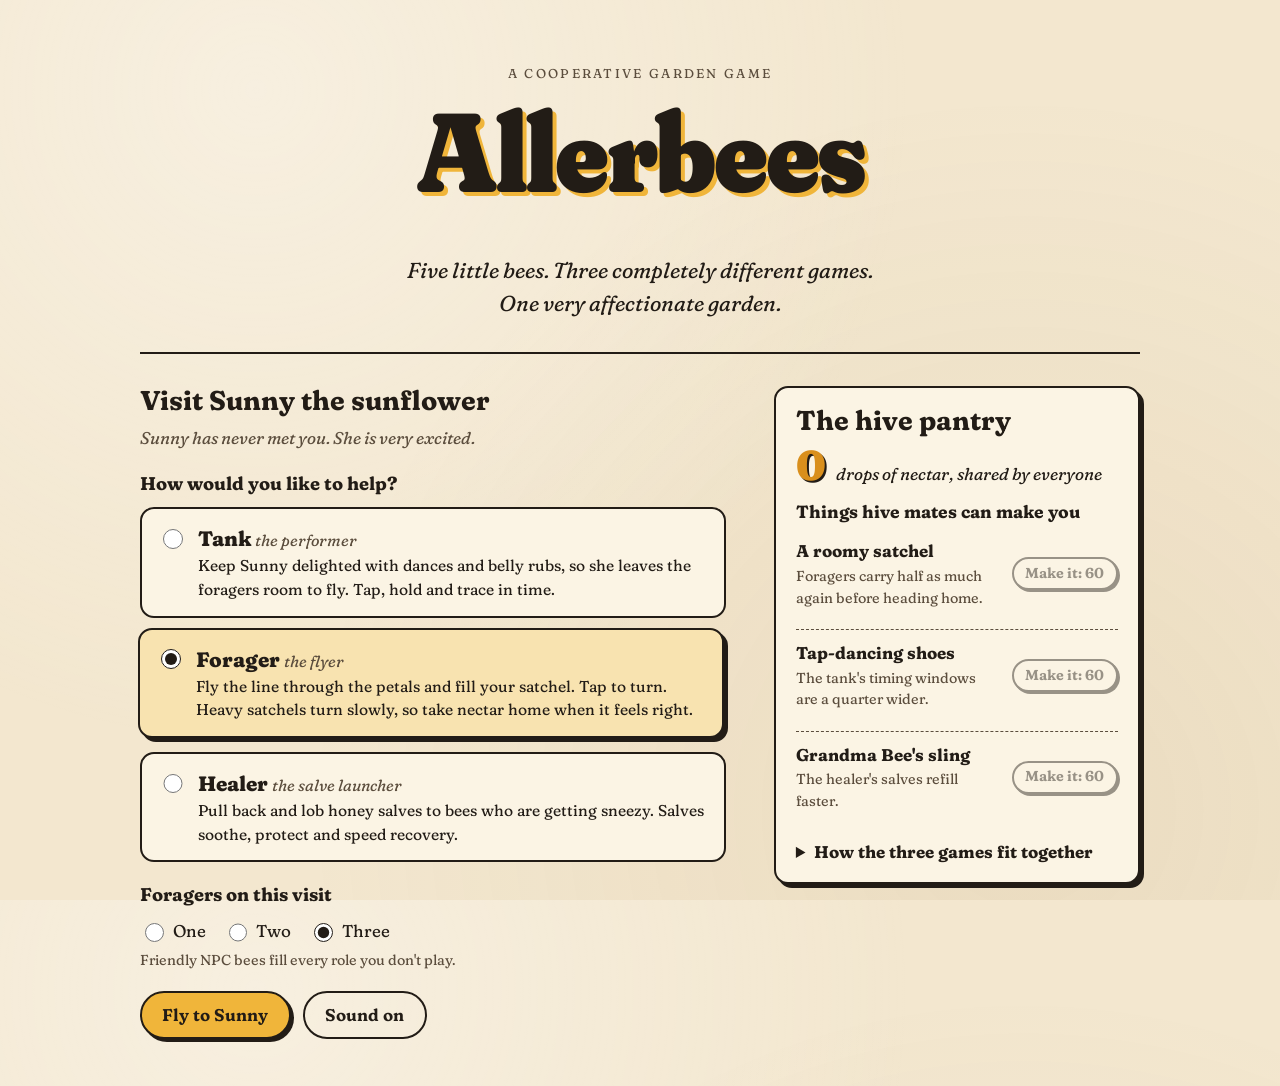
==== web/index.html @ 68e6c820 "[v2m2s] Add the web client: three role games over one shared encounter Vanilla ES modules and canvas" ====
<!doctype html>
<html lang="en">
<head>
  <meta charset="utf-8">
  <meta name="viewport" content="width=device-width, initial-scale=1, viewport-fit=cover">
  <meta name="theme-color" content="#f3e7cf">
  <meta name="description" content="Five little bees. Three completely different games. One very affectionate garden.">
  <title>Allerbees</title>
  <link rel="preconnect" href="https://fonts.googleapis.com">
  <link rel="preconnect" href="https://fonts.gstatic.com" crossorigin>
  <link rel="stylesheet" href="https://fonts.googleapis.com/css2?family=Fraunces:opsz,wght,SOFT,WONK@9..144,400..900,100,1&display=swap">
  <link rel="stylesheet" href="css/style.css">
  <link rel="icon" href="data:image/svg+xml,%3Csvg xmlns='http://www.w3.org/2000/svg' viewBox='0 0 64 64'%3E%3Cellipse cx='32' cy='34' rx='22' ry='18' fill='%23f2b62c' stroke='%23221c16' stroke-width='4'/%3E%3Cpath d='M24 18v32M38 17v34' stroke='%23221c16' stroke-width='6'/%3E%3C/svg%3E">
  <script type="module" src="js/main.js"></script>
</head>
<body>
  <a class="skip-link" href="#main">Skip to the game</a>

  <main id="main">
    <!-- The hive: choose a role, spend the communal pot, start a visit -->
    <section id="screen-hive" class="screen hive" aria-labelledby="hive-title" hidden>
      <header class="hive-masthead">
        <p class="kicker">A cooperative garden game</p>
        <h1 id="hive-title" tabindex="-1">Allerbees</h1>
        <p class="tagline">Five little bees. Three completely different games. One very affectionate garden.</p>
      </header>

      <div class="hive-columns">
        <form id="visit-form" class="visit-form" aria-labelledby="visit-heading">
          <h2 id="visit-heading">Visit Sunny the sunflower</h2>
          <p class="flower-note" id="flower-note">Sunny has never met you. She is very excited.</p>

          <fieldset class="roles">
            <legend>How would you like to help?</legend>
            <label class="role-card role-tank">
              <input type="radio" name="role" value="0">
              <span class="role-name">Tank <span class="role-sub">the performer</span></span>
              <span class="role-blurb">Keep Sunny delighted with dances and belly rubs, so she leaves the foragers room to fly. Tap, hold and trace in time.</span>
            </label>
            <label class="role-card role-forager">
              <input type="radio" name="role" value="2" checked>
              <span class="role-name">Forager <span class="role-sub">the flyer</span></span>
              <span class="role-blurb">Fly the line through the petals and fill your satchel. Tap to turn. Heavy satchels turn slowly, so take nectar home when it feels right.</span>
            </label>
            <label class="role-card role-healer">
              <input type="radio" name="role" value="1">
              <span class="role-name">Healer <span class="role-sub">the salve launcher</span></span>
              <span class="role-blurb">Pull back and lob honey salves to bees who are getting sneezy. Salves soothe, protect and speed recovery.</span>
            </label>
          </fieldset>

          <fieldset class="party">
            <legend>Foragers on this visit</legend>
            <label><input type="radio" name="foragers" value="1"> One</label>
            <label><input type="radio" name="foragers" value="2"> Two</label>
            <label><input type="radio" name="foragers" value="3" checked> Three</label>
          </fieldset>
          <p class="fine">Friendly NPC bees fill every role you don't play.</p>

          <div class="actions">
            <button type="submit" class="button primary" id="start-visit">Fly to Sunny</button>
            <button type="button" class="button quiet" id="sound-toggle" aria-pressed="true">Sound on</button>
          </div>
          <p class="fine" id="loading-note" role="status"></p>
        </form>

        <aside class="pantry" aria-labelledby="pantry-heading">
          <h2 id="pantry-heading">The hive pantry</h2>
          <p class="pot"><span class="pot-number" id="pantry-total">0</span> <span class="pot-unit">drops of nectar, shared by everyone</span></p>
          <h3>Things hive mates can make you</h3>
          <ul class="gear-list" id="gear-list"></ul>
          <details class="how">
            <summary>How the three games fit together</summary>
            <p>Everyone plays the same visit, but in a different game. When the tank keeps Sunny delighted, the foragers' paths grow wide. When foragers bring nectar home, the healer gets honey for more salves. When the healer's salves land, the tank's timing gets easier and the foragers can keep flying.</p>
            <p>Nobody gets hurt, ever. A bee who gets too sneezy rests on a leaf for a moment, and the nectar you carry home always counts.</p>
          </details>
        </aside>
      </div>
    </section>

    <!-- A visit: one role's game in the canvas, the shared team state around it -->
    <section id="screen-visit" class="screen visit" aria-labelledby="visit-title" hidden>
      <h1 id="visit-title" class="visually-hidden" tabindex="-1">Visiting Sunny</h1>
      <div class="hud-top">
        <div class="sun" aria-hidden="true"><span class="sun-dot" id="sun-dot"></span></div>
        <p class="time-left" id="time-left">2:30 left</p>
        <p class="phase-chip" id="phase-chip">Sunny is calm</p>
        <p class="hud-pot"><span class="visually-hidden">Nectar home:</span><span id="hud-bank">0</span></p>
        <button type="button" class="button tiny" id="pause-button" aria-haspopup="dialog">Pause</button>
      </div>
      <ol class="team" id="team" aria-label="Your team"></ol>
      <div class="stage" id="stage">
        <canvas id="canvas" aria-describedby="role-help"></canvas>
        <p class="role-help visually-hidden" id="role-help"></p>
      </div>
      <div class="hud-role" id="hud-role"></div>
      <div class="toasts" id="toasts" role="status" aria-live="polite"></div>
    </section>

    <!-- After the visit -->
    <section id="screen-celebrate" class="screen celebrate" aria-labelledby="celebrate-title" hidden>
      <h1 id="celebrate-title" tabindex="-1">Look what we did together!</h1>
      <canvas id="celebrate-canvas" class="celebrate-canvas" aria-hidden="true"></canvas>
      <p class="pot big"><span class="pot-number" id="celebrate-bank">0</span> <span class="pot-unit">drops of nectar carried home</span></p>
      <p class="flower-says" id="flower-says"></p>
      <ul class="thanks" id="thanks"></ul>
      <p class="private-note" id="private-note"></p>
      <div class="actions">
        <button type="button" class="button primary" id="high-five">High five!</button>
        <button type="button" class="button" id="visit-again">Visit Sunny again</button>
        <button type="button" class="button quiet" id="back-to-hive">Back to the hive</button>
      </div>
      <p class="visually-hidden" role="status" id="celebrate-status"></p>
    </section>
  </main>

  <dialog id="pause-dialog" aria-labelledby="pause-title">
    <h2 id="pause-title">Taking a breather</h2>
    <p>The garden waits for you. Everyone's nectar is safe.</p>
    <div class="actions">
      <button type="button" class="button primary" id="resume" autofocus>Keep playing</button>
      <button type="button" class="button" id="head-home">Head home together</button>
    </div>
  </dialog>

  <noscript><p class="noscript">Allerbees needs JavaScript and WebAssembly to run.</p></noscript>
</body>
</html>
---- web/css/style.css ----
/* Allerbees: mid-century cartoon on paper. Ink, cream stock, a few warm inks, generous whitespace. */
:root {
  --paper: #f3e7cf;
  --paper-deep: #e9d8b6;
  --card: #fbf4e4;
  --ink: #221c16;
  --ink-soft: #5b4d3d;
  --honey: #f0b53a;
  --honey-deep: #d98f1c;
  --tomato: #d9573b;
  --teal: #3f8f8a;
  --leaf: #6c9a3d;
  --plum: #8a4f7d;
  --focus: #2d6fd1;
  --rule: 2px solid var(--ink);
  --radius: 14px;
  --shadow: 4px 4px 0 var(--ink);
  --font-display: "Fraunces", "Cooper Black", "Georgia", serif;
  --font-body: "Fraunces", "Iowan Old Style", "Georgia", serif;
  --gutter: clamp(16px, 4vw, 40px);
  color-scheme: light;
}

*, *::before, *::after { box-sizing: border-box; }

html, body { height: 100%; }

body {
  margin: 0;
  background-color: var(--paper);
  background-image:
    radial-gradient(circle at 20% 10%, rgb(255 255 255 / 0.35), transparent 50%),
    radial-gradient(circle at 80% 90%, rgb(160 120 60 / 0.10), transparent 55%);
  color: var(--ink);
  font-family: var(--font-body);
  font-variation-settings: "SOFT" 100, "WONK" 0;
  font-size: 1.0625rem;
  line-height: 1.5;
  -webkit-text-size-adjust: 100%;
  overflow-x: hidden;
}

h1, h2, h3 {
  font-family: var(--font-display);
  font-variation-settings: "SOFT" 100, "WONK" 1;
  line-height: 1.05;
  margin: 0 0 0.4em;
}

button, input { font: inherit; color: inherit; }

:focus-visible { outline: 3px solid var(--focus); outline-offset: 3px; border-radius: 6px; }
/* headings and the canvas take focus on a view change so screen readers land in the right place; no ring for that */
[tabindex="-1"]:focus, canvas:focus { outline: none; }

.visually-hidden {
  position: absolute !important; width: 1px; height: 1px; padding: 0; margin: -1px;
  overflow: hidden; clip: rect(0 0 0 0); white-space: nowrap; border: 0;
}

.skip-link { position: absolute; left: 8px; top: -60px; background: var(--card); padding: 8px 12px; border: var(--rule); border-radius: 8px; z-index: 10; }
.skip-link:focus { top: 8px; }

.screen[hidden] { display: none !important; }

/* ---------- buttons ---------- */
.button {
  appearance: none;
  border: var(--rule);
  border-radius: 999px;
  background: var(--card);
  box-shadow: 3px 3px 0 var(--ink);
  padding: 0.55em 1.2em;
  font-weight: 650;
  cursor: pointer;
  transition: transform 80ms ease, box-shadow 80ms ease;
  touch-action: manipulation;
}
.button:hover { transform: translate(-1px, -1px); box-shadow: 4px 4px 0 var(--ink); }
.button:active { transform: translate(2px, 2px); box-shadow: 1px 1px 0 var(--ink); }
.button:disabled { opacity: 0.45; cursor: not-allowed; transform: none; box-shadow: 3px 3px 0 var(--ink); }
.button.primary { background: var(--honey); }
.button.quiet { background: transparent; box-shadow: none; }
.button.quiet:hover { box-shadow: none; text-decoration: underline; }
.button.tiny { padding: 0.25em 0.8em; font-size: 0.9rem; box-shadow: 2px 2px 0 var(--ink); }

.actions { display: flex; flex-wrap: wrap; gap: 12px; align-items: center; margin-top: 1.2rem; }
.fine { font-size: 0.9rem; color: var(--ink-soft); margin: 0.4rem 0 0; }

/* ---------- the hive ---------- */
.hive { max-width: 1080px; margin: 0 auto; padding: var(--gutter); padding-top: max(var(--gutter), env(safe-area-inset-top)); }

.hive-masthead { text-align: center; padding: 1.5rem 0 2rem; border-bottom: var(--rule); margin-bottom: 2rem; }
.kicker { text-transform: uppercase; letter-spacing: 0.18em; font-size: 0.8rem; margin: 0 0 0.6rem; color: var(--ink-soft); }
.hive-masthead h1 { font-size: clamp(3.2rem, 12vw, 7rem); font-weight: 900; letter-spacing: -0.02em; color: var(--ink); text-shadow: 4px 4px 0 var(--honey); }
.tagline { font-size: clamp(1.05rem, 2.6vw, 1.35rem); font-style: italic; max-width: 34ch; margin: 0.6rem auto 0; }

.hive-columns { display: grid; gap: clamp(24px, 4vw, 48px); grid-template-columns: minmax(0, 1.6fr) minmax(0, 1fr); align-items: start; }
@media (max-width: 760px) { .hive-columns { grid-template-columns: 1fr; } }

.visit-form h2, .pantry h2 { font-size: 1.7rem; }
.flower-note { margin-top: 0; font-style: italic; color: var(--ink-soft); }

fieldset { border: 0; padding: 0; margin: 1.2rem 0 0; min-width: 0; }
legend { font-family: var(--font-display); font-weight: 700; font-size: 1.15rem; margin-bottom: 0.6rem; padding: 0; }

.roles { display: grid; gap: 12px; }
.role-card {
  position: relative;
  display: grid;
  grid-template-columns: auto 1fr;
  column-gap: 12px;
  align-items: start;
  border: var(--rule);
  border-radius: var(--radius);
  padding: 14px 16px;
  background: var(--card);
  cursor: pointer;
  transition: transform 100ms ease, box-shadow 100ms ease;
}
.role-card input { grid-row: span 2; margin-top: 0.35em; width: 1.15em; height: 1.15em; accent-color: var(--ink); }
.role-card:has(input:checked) { box-shadow: var(--shadow); transform: translate(-2px, -2px); }
.role-card.role-tank:has(input:checked) { background: #f7dcd3; }
.role-card.role-forager:has(input:checked) { background: #f8e3b0; }
.role-card.role-healer:has(input:checked) { background: #d7ebe7; }
.role-card:has(input:focus-visible) { outline: 3px solid var(--focus); outline-offset: 3px; }
.role-name { font-family: var(--font-display); font-weight: 800; font-size: 1.3rem; }
.role-sub { font-weight: 400; font-style: italic; font-size: 1rem; color: var(--ink-soft); }
.role-blurb { grid-column: 2; font-size: 0.98rem; }

.party { display: flex; flex-wrap: wrap; gap: 8px 18px; align-items: center; }
.party legend { flex-basis: 100%; }
.party label { display: inline-flex; gap: 6px; align-items: center; cursor: pointer; }
.party input { accent-color: var(--ink); width: 1.1em; height: 1.1em; }

.pantry { border: var(--rule); border-radius: var(--radius); padding: 18px 20px; background: var(--card); box-shadow: var(--shadow); }
.pot { margin: 0 0 1rem; display: flex; align-items: baseline; gap: 10px; flex-wrap: wrap; }
.pot-number { font-family: var(--font-display); font-weight: 900; font-size: 2.6rem; line-height: 1; color: var(--honey-deep); text-shadow: 2px 2px 0 var(--ink); }
.pot.big .pot-number { font-size: clamp(3.5rem, 14vw, 6rem); }
.pot-unit { font-style: italic; }
.pantry h3 { font-size: 1.1rem; margin-top: 0.6rem; }
.gear-list { list-style: none; padding: 0; margin: 0 0 1rem; display: grid; gap: 10px; }
.gear { display: grid; grid-template-columns: 1fr auto; gap: 2px 12px; align-items: center; padding: 10px 0; border-top: 1px dashed var(--ink-soft); }
.gear:first-child { border-top: 0; }
.gear-name { font-weight: 700; }
.gear-what { grid-column: 1; font-size: 0.9rem; color: var(--ink-soft); }
.gear .button { grid-row: 1 / span 2; grid-column: 2; }
.how summary { cursor: pointer; font-weight: 700; }
.how p { font-size: 0.95rem; }

/* ---------- a visit ---------- */
.visit {
  position: fixed;
  inset: 0;
  display: grid;
  grid-template-rows: auto auto 1fr auto;
  padding: env(safe-area-inset-top) env(safe-area-inset-right) env(safe-area-inset-bottom) env(safe-area-inset-left);
  background: var(--paper);
  user-select: none;
  -webkit-user-select: none;
  -webkit-touch-callout: none;
}

.hud-top {
  display: flex;
  align-items: center;
  gap: 10px 14px;
  padding: 8px 16px;
  border-bottom: var(--rule);
  background: var(--card);
  flex-wrap: wrap;
}
.hud-top p { margin: 0; }
.sun { position: relative; width: 74px; height: 22px; border-bottom: 2px solid var(--ink); border-radius: 0 0 4px 4px; flex: none; }
.sun-dot { position: absolute; bottom: 0; left: 0; width: 16px; height: 16px; border-radius: 50%; background: var(--honey); border: 2px solid var(--ink); transform: translate(-50%, 50%); }
.time-left { font-variant-numeric: tabular-nums; font-weight: 700; min-width: 5.5em; }
.phase-chip { padding: 2px 10px; border: 2px solid var(--ink); border-radius: 999px; font-size: 0.9rem; background: var(--paper); }
.phase-chip.warn { background: #fbd38a; }
.phase-chip.bubbly { background: #f6b49f; }
.phase-chip.sleepy { background: #cfe0ef; }
.hud-pot { margin-left: auto !important; font-family: var(--font-display); font-weight: 900; font-size: 1.35rem; color: var(--honey-deep); text-shadow: 1px 1px 0 var(--ink); display: flex; gap: 6px; align-items: center; }
.hud-pot::before { content: ""; width: 18px; height: 20px; border: 2px solid var(--ink); border-radius: 5px 5px 8px 8px; background: var(--honey); }

.team { list-style: none; margin: 0; padding: 6px 8px; display: flex; gap: 4px; border-bottom: var(--rule); background: var(--paper-deep); scrollbar-width: none; }
.team::-webkit-scrollbar { display: none; }
.mate { flex: 1 1 0; min-width: 0; display: grid; grid-template-columns: auto minmax(0, 1fr); gap: 0 6px; align-items: center; padding: 4px 6px 5px; border-radius: 10px; border: 2px solid transparent; font-size: clamp(0.7rem, 2.6vw, 0.85rem); line-height: 1.2; }
.mate.you { border-color: var(--ink); background: var(--card); }
.mate-face { grid-row: span 2; width: clamp(14px, 4vw, 22px); height: clamp(14px, 4vw, 22px); border-radius: 50%; border: 2px solid var(--ink); background: var(--honey); position: relative; }
.mate-face.tank { background: var(--tomato); }
.mate-face.healer { background: var(--teal); }
.mate-name { font-weight: 700; white-space: nowrap; overflow: hidden; text-overflow: ellipsis; }
.mate-meter { height: 6px; border-radius: 3px; background: rgb(34 28 22 / 0.15); overflow: hidden; }
.mate-meter span { display: block; height: 100%; width: 0; background: var(--leaf); transition: width 200ms linear, background-color 300ms; }
.mate-meter span.mid { background: var(--honey-deep); }
.mate-meter span.high { background: var(--tomato); }
.mate.resting { opacity: 0.65; }
.mate.away { opacity: 0.55; }
.mate-state { grid-column: 1 / -1; font-size: 0.72rem; color: var(--ink-soft); white-space: nowrap; overflow: hidden; text-overflow: ellipsis; }
.mate-meter { grid-column: 2; }

.stage { position: relative; min-height: 0; overflow: hidden; touch-action: none; }
.stage canvas { position: absolute; inset: 0; width: 100%; height: 100%; display: block; cursor: pointer; }

.hud-role { display: flex; flex-wrap: wrap; align-items: center; gap: 10px 16px; padding: 10px 16px; border-top: var(--rule); background: var(--card); min-height: 58px; }
.hud-role:empty { display: none; }
.meter-label { font-size: 0.85rem; font-weight: 700; display: flex; align-items: center; gap: 8px; }
.meter { width: min(160px, 32vw); height: 12px; border: 2px solid var(--ink); border-radius: 8px; overflow: hidden; background: var(--paper); }
.meter span { display: block; height: 100%; width: 0; background: var(--honey); transition: width 120ms linear; }
.jars { display: flex; gap: 4px; }
.jar { width: 16px; height: 20px; border: 2px solid var(--ink); border-radius: 4px 4px 7px 7px; background: var(--paper); position: relative; overflow: hidden; }
.jar span { position: absolute; left: 0; right: 0; bottom: 0; height: 0; background: var(--honey); }
.hud-role .spacer { flex: 1; }
@media (max-width: 520px) { #tank-paths { display: none; } }

.toasts { position: fixed; left: 50%; top: 120px; transform: translateX(-50%); display: grid; gap: 6px; justify-items: center; pointer-events: none; width: min(92vw, 520px); z-index: 5; }
.toast { background: var(--card); border: 2px solid var(--ink); border-radius: 999px; padding: 4px 14px; box-shadow: 2px 2px 0 var(--ink); font-size: 0.95rem; animation: toast-in 240ms ease-out, toast-out 400ms ease-in forwards; animation-delay: 0s, 2.6s; text-align: center; }
.toast.care { background: #d7ebe7; }
.toast.joy { background: #f8e3b0; }
.toast.heads-up { background: #f7dcd3; }
@keyframes toast-in { from { opacity: 0; transform: translateY(-8px) scale(0.96); } }
@keyframes toast-out { to { opacity: 0; transform: translateY(-6px); } }

dialog { border: var(--rule); border-radius: var(--radius); background: var(--card); box-shadow: var(--shadow); padding: 24px; max-width: min(92vw, 420px); color: var(--ink); }
dialog::backdrop { background: rgb(34 28 22 / 0.35); }

/* ---------- celebration ---------- */
.celebrate { max-width: 760px; margin: 0 auto; padding: var(--gutter); text-align: center; }
.celebrate h1 { font-size: clamp(2.2rem, 8vw, 4rem); font-weight: 900; margin-top: 1rem; text-shadow: 3px 3px 0 var(--honey); }
.celebrate-canvas { width: 100%; height: clamp(200px, 38vh, 340px); display: block; }
.celebrate .pot { justify-content: center; }
.flower-says { font-size: 1.25rem; font-style: italic; }
.thanks { list-style: none; padding: 0; margin: 1.2rem auto; display: grid; gap: 8px; max-width: 520px; text-align: left; }
.thanks li { padding: 8px 14px; border: 2px solid var(--ink); border-radius: 12px; background: var(--card); }
.thanks strong { font-family: var(--font-display); }
.private-note { padding: 10px 16px; border: 2px dashed var(--ink-soft); border-radius: 12px; display: inline-block; }
.private-note:empty { display: none; }
.celebrate .actions { justify-content: center; }

.noscript { padding: 2rem; text-align: center; }

@media (prefers-reduced-motion: reduce) {
  *, *::before, *::after { animation-duration: 1ms !important; transition-duration: 1ms !important; }
}
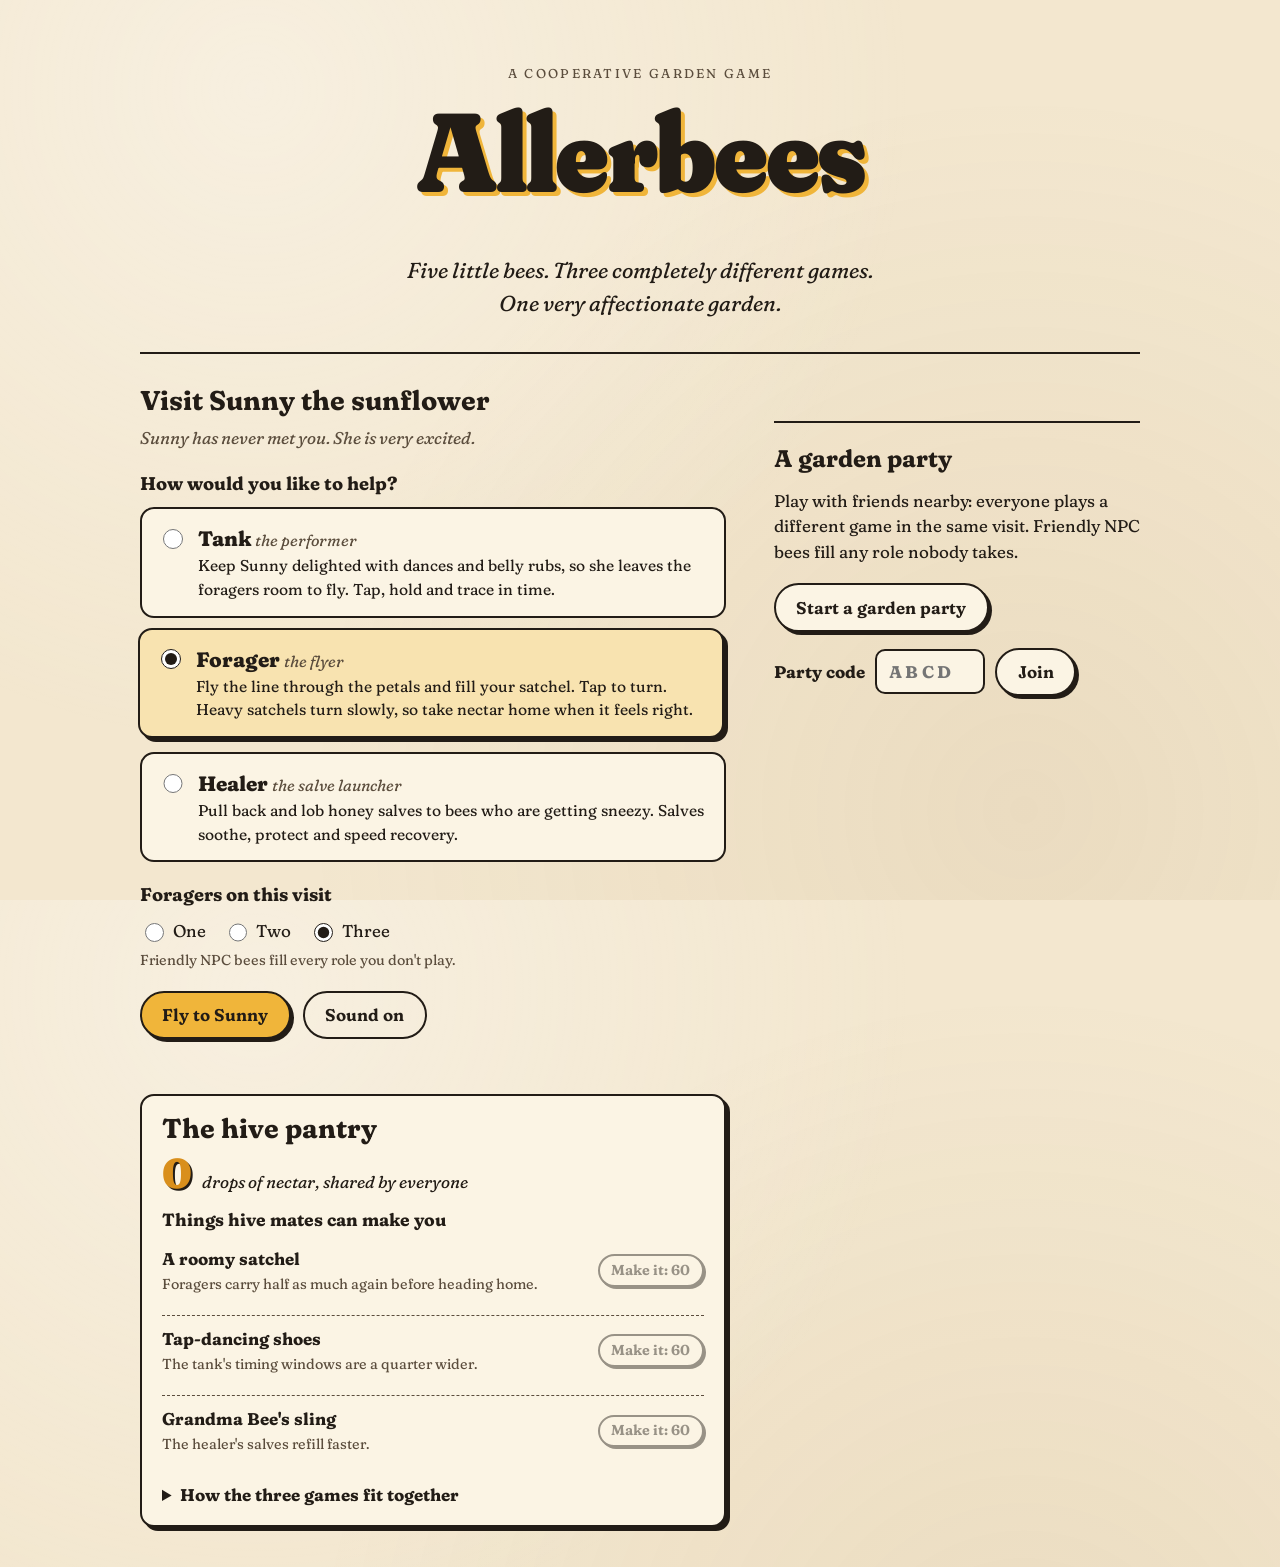
==== commit 06ac8d00: "[v2m2s] Add garden parties: friends share one authoritative visit The server runs the same fibber mo" ====
--- a/web/index.html
+++ b/web/index.html
@@ -64,6 +64,20 @@
           <p class="fine" id="loading-note" role="status"></p>
         </form>
 
+        <section class="party-panel" aria-labelledby="party-heading">
+          <h2 id="party-heading">A garden party</h2>
+          <p>Play with friends nearby: everyone plays a different game in the same visit. Friendly NPC bees fill any role nobody takes.</p>
+          <div class="actions">
+            <button type="button" class="button" id="party-create">Start a garden party</button>
+          </div>
+          <form class="join-form" id="party-join">
+            <label for="party-code">Party code</label>
+            <input id="party-code" name="code" inputmode="text" autocomplete="off" autocapitalize="characters" maxlength="4" pattern="[A-Za-z]{4}" placeholder="ABCD" required>
+            <button type="submit" class="button">Join</button>
+          </form>
+          <p class="fine" id="party-note" role="status"></p>
+        </section>
+
         <aside class="pantry" aria-labelledby="pantry-heading">
           <h2 id="pantry-heading">The hive pantry</h2>
           <p class="pot"><span class="pot-number" id="pantry-total">0</span> <span class="pot-unit">drops of nectar, shared by everyone</span></p>
@@ -78,6 +92,30 @@
       </div>
     </section>
 
+    <!-- A garden party's lobby: pick a role, wait for friends, the host starts the visit -->
+    <section id="screen-lobby" class="screen lobby" aria-labelledby="lobby-title" hidden>
+      <h1 id="lobby-title" tabindex="-1">Garden party <span class="code" id="lobby-code"></span></h1>
+      <p class="share">Friends on your network open <strong id="lobby-link"></strong> and join with the code <strong id="lobby-code-2"></strong>.</p>
+      <ol class="seats" id="seats" aria-label="Who is playing what"></ol>
+      <fieldset class="lobby-roles" id="lobby-roles">
+        <legend>Your role</legend>
+        <label><input type="radio" name="lobby-role" value="tank"> Tank</label>
+        <label><input type="radio" name="lobby-role" value="healer"> Healer</label>
+        <label><input type="radio" name="lobby-role" value="forager"> Forager</label>
+      </fieldset>
+      <fieldset class="party" id="lobby-foragers">
+        <legend>Foragers on this visit</legend>
+        <label><input type="radio" name="lobby-foragers" value="1"> One</label>
+        <label><input type="radio" name="lobby-foragers" value="2"> Two</label>
+        <label><input type="radio" name="lobby-foragers" value="3"> Three</label>
+      </fieldset>
+      <p class="lobby-status" id="lobby-status" role="status"></p>
+      <div class="actions">
+        <button type="button" class="button primary" id="lobby-start">Fly to Sunny together</button>
+        <button type="button" class="button quiet" id="lobby-leave">Leave the party</button>
+      </div>
+    </section>
+
     <!-- A visit: one role's game in the canvas, the shared team state around it -->
     <section id="screen-visit" class="screen visit" aria-labelledby="visit-title" hidden>
       <h1 id="visit-title" class="visually-hidden" tabindex="-1">Visiting Sunny</h1>
@@ -86,6 +124,7 @@
         <p class="time-left" id="time-left">2:30 left</p>
         <p class="phase-chip" id="phase-chip">Sunny is calm</p>
         <p class="hud-pot"><span class="visually-hidden">Nectar home:</span><span id="hud-bank">0</span></p>
+        <button type="button" class="button tiny cheer" id="cheer-button" aria-label="Send a cheer to your team">♥ Cheer</button>
         <button type="button" class="button tiny" id="pause-button" aria-haspopup="dialog">Pause</button>
       </div>
       <ol class="team" id="team" aria-label="Your team"></ol>
@@ -116,10 +155,11 @@
 
   <dialog id="pause-dialog" aria-labelledby="pause-title">
     <h2 id="pause-title">Taking a breather</h2>
-    <p>The garden waits for you. Everyone's nectar is safe.</p>
+    <p id="pause-text">The garden waits for you. Everyone's nectar is safe.</p>
     <div class="actions">
       <button type="button" class="button primary" id="resume" autofocus>Keep playing</button>
       <button type="button" class="button" id="head-home">Head home together</button>
+      <button type="button" class="button quiet" id="leave-visit" hidden>Leave the visit</button>
     </div>
   </dialog>
 
--- a/web/css/style.css
+++ b/web/css/style.css
@@ -148,6 +148,31 @@
 .how summary { cursor: pointer; font-weight: 700; }
 .how p { font-size: 0.95rem; }
 
+/* ---------- garden parties ---------- */
+.party-panel { margin-top: 2.2rem; padding-top: 1.4rem; border-top: var(--rule); }
+.party-panel h2 { font-size: 1.5rem; }
+.join-form { display: flex; flex-wrap: wrap; gap: 10px; align-items: center; margin-top: 1rem; }
+.join-form label { font-weight: 700; }
+.join-form input { width: 6.5em; padding: 0.45em 0.7em; border: var(--rule); border-radius: 10px; background: var(--card); text-transform: uppercase; letter-spacing: 0.2em; font-weight: 700; }
+
+.lobby { max-width: 640px; margin: 0 auto; padding: var(--gutter); }
+.lobby h1 { font-size: clamp(2rem, 7vw, 3.2rem); margin-top: 1rem; }
+.code { display: inline-block; padding: 0 0.3em; border: var(--rule); border-radius: 10px; background: var(--honey); letter-spacing: 0.12em; box-shadow: 3px 3px 0 var(--ink); }
+.share { font-size: 1rem; }
+.seats { list-style: none; padding: 0; margin: 1.2rem 0; display: grid; gap: 8px; }
+.seat { display: flex; justify-content: space-between; gap: 12px; padding: 10px 14px; border: 2px solid var(--ink); border-radius: 12px; background: var(--card); }
+.seat.friend { background: #f8e3b0; }
+.seat.mine { box-shadow: 3px 3px 0 var(--ink); }
+.seat-who { font-style: italic; color: var(--ink-soft); }
+.lobby-roles { display: flex; gap: 8px 18px; flex-wrap: wrap; }
+.lobby-roles legend { flex-basis: 100%; }
+.lobby-roles label { display: inline-flex; gap: 6px; align-items: center; cursor: pointer; }
+.lobby-roles input { accent-color: var(--ink); width: 1.1em; height: 1.1em; }
+.lobby-roles label:has(input:disabled) { opacity: 0.45; cursor: not-allowed; }
+.lobby-status { font-style: italic; min-height: 1.5em; }
+
+.cheer { background: #f7dcd3; }
+
 /* ---------- a visit ---------- */
 .visit {
   position: fixed;
